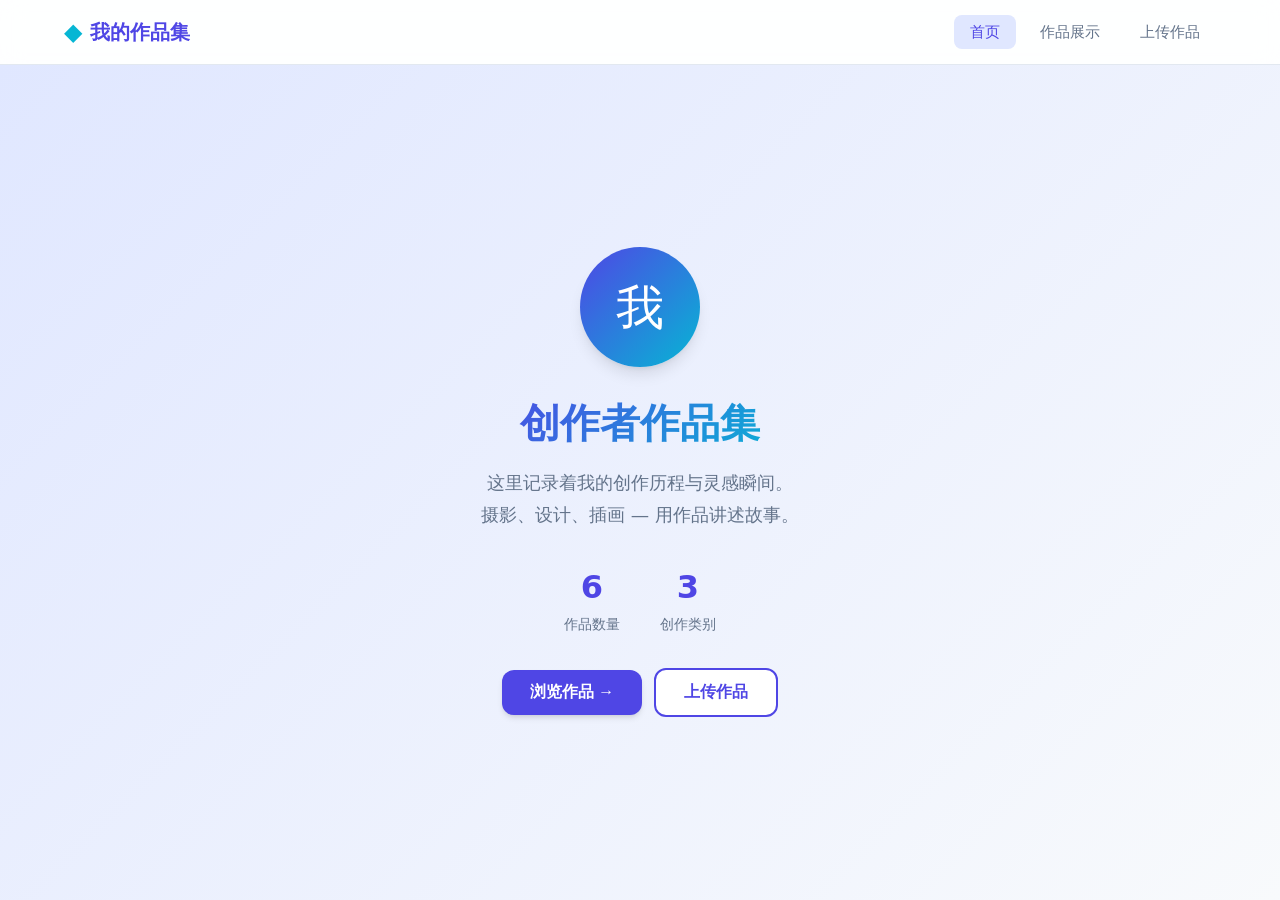
==== portfolio.html @ 3f36bfe4 "feat: initial portfolio website with upload & display" ====
<!DOCTYPE html>
<html lang="zh-CN">
<head>
    <meta charset="UTF-8">
    <meta name="viewport" content="width=device-width, initial-scale=1.0">
    <title>我的个人作品集</title>
    <style>
/* ===== 基础重置与变量 ===== */
* {
    margin: 0;
    padding: 0;
    box-sizing: border-box;
}

:root {
    --primary: #4f46e5;
    --primary-dark: #4338ca;
    --primary-light: #e0e7ff;
    --secondary: #0f172a;
    --accent: #06b6d4;
    --bg: #f8fafc;
    --bg-card: #ffffff;
    --text: #1e293b;
    --text-light: #64748b;
    --border: #e2e8f0;
    --shadow: 0 4px 6px -1px rgba(0,0,0,0.1), 0 2px 4px -2px rgba(0,0,0,0.1);
    --shadow-lg: 0 10px 15px -3px rgba(0,0,0,0.1), 0 4px 6px -4px rgba(0,0,0,0.1);
    --radius: 12px;
    --radius-sm: 8px;
    --transition: all 0.3s ease;
}

html {
    scroll-behavior: smooth;
}

body {
    font-family: 'Segoe UI', system-ui, -apple-system, sans-serif;
    background-color: var(--bg);
    color: var(--text);
    line-height: 1.6;
    min-height: 100vh;
}

a {
    text-decoration: none;
    color: inherit;
}

img {
    max-width: 100%;
    display: block;
}

/* ===== 导航栏 ===== */
.navbar {
    position: fixed;
    top: 0;
    left: 0;
    right: 0;
    background: rgba(255,255,255,0.85);
    backdrop-filter: blur(12px);
    -webkit-backdrop-filter: blur(12px);
    border-bottom: 1px solid var(--border);
    z-index: 1000;
    transition: var(--transition);
}

.nav-container {
    max-width: 1200px;
    margin: 0 auto;
    padding: 0 24px;
    display: flex;
    justify-content: space-between;
    align-items: center;
    height: 64px;
}

.nav-logo {
    display: flex;
    align-items: center;
    gap: 8px;
    font-size: 1.25rem;
    font-weight: 700;
    color: var(--primary);
    transition: var(--transition);
}

.logo-icon {
    font-size: 1.5rem;
    color: var(--accent);
}

.nav-logo:hover {
    color: var(--primary-dark);
}

.nav-menu {
    display: flex;
    list-style: none;
    gap: 8px;
}

.nav-link {
    padding: 8px 16px;
    border-radius: var(--radius-sm);
    font-size: 0.95rem;
    font-weight: 500;
    color: var(--text-light);
    transition: var(--transition);
    position: relative;
}

.nav-link:hover,
.nav-link.active {
    color: var(--primary);
    background: var(--primary-light);
}

.hamburger {
    display: none;
    cursor: pointer;
}

.bar {
    display: block;
    width: 24px;
    height: 2px;
    margin: 5px 0;
    background: var(--text);
    border-radius: 2px;
    transition: var(--transition);
}

/* ===== 主内容区 ===== */
#app {
    padding-top: 64px;
    min-height: 100vh;
}

.page-section {
    max-width: 1200px;
    margin: 0 auto;
    padding: 40px 24px;
    animation: fadeIn 0.5s ease;
}

@keyframes fadeIn {
    from { opacity: 0; transform: translateY(20px); }
    to { opacity: 1; transform: translateY(0); }
}

/* ===== 首页 Hero ===== */
.hero {
    display: flex;
    align-items: center;
    justify-content: center;
    min-height: calc(100vh - 64px);
    padding: 60px 24px;
    text-align: center;
    background: linear-gradient(135deg, var(--primary-light) 0%, var(--bg) 100%);
}

.hero-content {
    max-width: 640px;
}

.hero-avatar {
    width: 120px;
    height: 120px;
    border-radius: 50%;
    background: linear-gradient(135deg, var(--primary), var(--accent));
    display: flex;
    align-items: center;
    justify-content: center;
    font-size: 3rem;
    color: white;
    margin: 0 auto 24px;
    box-shadow: var(--shadow-lg);
}

.hero-title {
    font-size: 2.5rem;
    font-weight: 800;
    margin-bottom: 12px;
    background: linear-gradient(135deg, var(--primary), var(--accent));
    -webkit-background-clip: text;
    -webkit-text-fill-color: transparent;
    background-clip: text;
}

.hero-subtitle {
    font-size: 1.15rem;
    color: var(--text-light);
    margin-bottom: 32px;
    line-height: 1.7;
}

.hero-stats {
    display: flex;
    justify-content: center;
    gap: 40px;
    margin-bottom: 32px;
}

.stat-item {
    text-align: center;
}

.stat-number {
    font-size: 2rem;
    font-weight: 700;
    color: var(--primary);
}

.stat-label {
    font-size: 0.875rem;
    color: var(--text-light);
}

.btn {
    display: inline-flex;
    align-items: center;
    gap: 8px;
    padding: 12px 28px;
    border-radius: var(--radius);
    font-size: 1rem;
    font-weight: 600;
    border: none;
    cursor: pointer;
    transition: var(--transition);
}

.btn-primary {
    background: var(--primary);
    color: white;
    box-shadow: var(--shadow);
}

.btn-primary:hover {
    background: var(--primary-dark);
    transform: translateY(-2px);
    box-shadow: var(--shadow-lg);
}

.btn-secondary {
    background: white;
    color: var(--primary);
    border: 2px solid var(--primary);
    margin-left: 12px;
}

.btn-secondary:hover {
    background: var(--primary-light);
}

.btn-danger {
    background: #ef4444;
    color: white;
}

.btn-danger:hover {
    background: #dc2626;
}

.btn-sm {
    padding: 6px 14px;
    font-size: 0.875rem;
}

/* ===== 作品展示页 ===== */
.page-header {
    display: flex;
    justify-content: space-between;
    align-items: center;
    margin-bottom: 32px;
    flex-wrap: wrap;
    gap: 16px;
}

.page-title {
    font-size: 1.75rem;
    font-weight: 700;
}

.filter-bar {
    display: flex;
    gap: 8px;
    flex-wrap: wrap;
}

.filter-btn {
    padding: 6px 16px;
    border-radius: 20px;
    border: 1px solid var(--border);
    background: white;
    color: var(--text-light);
    font-size: 0.875rem;
    cursor: pointer;
    transition: var(--transition);
}

.filter-btn:hover,
.filter-btn.active {
    background: var(--primary);
    color: white;
    border-color: var(--primary);
}

/* 作品网格 */
.works-grid {
    display: grid;
    grid-template-columns: repeat(auto-fill, minmax(300px, 1fr));
    gap: 24px;
}

.work-card {
    background: var(--bg-card);
    border-radius: var(--radius);
    overflow: hidden;
    box-shadow: var(--shadow);
    transition: var(--transition);
    cursor: pointer;
    position: relative;
}

.work-card:hover {
    transform: translateY(-4px);
    box-shadow: var(--shadow-lg);
}

.work-card-image {
    width: 100%;
    height: 220px;
    object-fit: cover;
    transition: var(--transition);
}

.work-card:hover .work-card-image {
    transform: scale(1.05);
}

.work-card-body {
    padding: 20px;
}

.work-card-title {
    font-size: 1.1rem;
    font-weight: 600;
    margin-bottom: 8px;
    overflow: hidden;
    text-overflow: ellipsis;
    white-space: nowrap;
}

.work-card-desc {
    font-size: 0.875rem;
    color: var(--text-light);
    overflow: hidden;
    text-overflow: ellipsis;
    display: -webkit-box;
    -webkit-line-clamp: 2;
    -webkit-box-orient: vertical;
    margin-bottom: 12px;
    line-height: 1.5;
}

.work-card-meta {
    display: flex;
    justify-content: space-between;
    align-items: center;
    font-size: 0.8rem;
    color: var(--text-light);
}

.work-card-tag {
    display: inline-block;
    padding: 2px 10px;
    border-radius: 12px;
    background: var(--primary-light);
    color: var(--primary);
    font-size: 0.75rem;
    font-weight: 500;
}

.work-card-actions {
    display: flex;
    gap: 8px;
    position: absolute;
    top: 12px;
    right: 12px;
    opacity: 0;
    transition: var(--transition);
}

.work-card:hover .work-card-actions {
    opacity: 1;
}

.action-btn {
    width: 32px;
    height: 32px;
    border-radius: 50%;
    border: none;
    background: rgba(255,255,255,0.9);
    color: var(--text);
    cursor: pointer;
    display: flex;
    align-items: center;
    justify-content: center;
    font-size: 0.875rem;
    transition: var(--transition);
    backdrop-filter: blur(4px);
}

.action-btn:hover {
    background: var(--primary);
    color: white;
}

/* 空状态 */
.empty-state {
    text-align: center;
    padding: 80px 20px;
    color: var(--text-light);
}

.empty-state-icon {
    font-size: 4rem;
    margin-bottom: 16px;
    opacity: 0.5;
}

.empty-state-title {
    font-size: 1.25rem;
    font-weight: 600;
    color: var(--text);
    margin-bottom: 8px;
}

/* ===== 上传页 ===== */
.upload-container {
    max-width: 640px;
    margin: 0 auto;
}

.upload-form {
    background: var(--bg-card);
    padding: 32px;
    border-radius: var(--radius);
    box-shadow: var(--shadow);
}

.form-group {
    margin-bottom: 24px;
}

.form-label {
    display: block;
    font-size: 0.875rem;
    font-weight: 600;
    margin-bottom: 8px;
    color: var(--text);
}

.form-label span {
    color: #ef4444;
    margin-left: 2px;
}

.form-input,
.form-textarea,
.form-select {
    width: 100%;
    padding: 12px 16px;
    border: 1px solid var(--border);
    border-radius: var(--radius-sm);
    font-size: 1rem;
    font-family: inherit;
    transition: var(--transition);
    background: var(--bg);
}

.form-input:focus,
.form-textarea:focus,
.form-select:focus {
    outline: none;
    border-color: var(--primary);
    box-shadow: 0 0 0 3px var(--primary-light);
}

.form-textarea {
    resize: vertical;
    min-height: 120px;
}

/* 图片上传区 */
.upload-dropzone {
    border: 2px dashed var(--border);
    border-radius: var(--radius);
    padding: 40px 20px;
    text-align: center;
    cursor: pointer;
    transition: var(--transition);
    background: var(--bg);
}

.upload-dropzone:hover,
.upload-dropzone.dragover {
    border-color: var(--primary);
    background: var(--primary-light);
}

.upload-dropzone-icon {
    font-size: 3rem;
    margin-bottom: 12px;
    color: var(--text-light);
}

.upload-dropzone-text {
    color: var(--text-light);
    font-size: 0.95rem;
}

.upload-dropzone-text span {
    color: var(--primary);
    font-weight: 600;
}

.upload-preview {
    margin-top: 16px;
    border-radius: var(--radius-sm);
    overflow: hidden;
    max-height: 300px;
    display: none;
    position: relative;
}

.upload-preview img {
    width: 100%;
    object-fit: cover;
}

.upload-preview.active {
    display: block;
}

.upload-preview-remove {
    position: absolute;
    top: 8px;
    right: 8px;
    width: 28px;
    height: 28px;
    border-radius: 50%;
    border: none;
    background: rgba(239,68,68,0.9);
    color: white;
    cursor: pointer;
    font-size: 1rem;
    display: flex;
    align-items: center;
    justify-content: center;
}

/* ===== 弹窗 Modal ===== */
.modal {
    display: none;
    position: fixed;
    top: 0;
    left: 0;
    right: 0;
    bottom: 0;
    background: rgba(0,0,0,0.6);
    z-index: 2000;
    align-items: center;
    justify-content: center;
    padding: 20px;
    backdrop-filter: blur(4px);
}

.modal.active {
    display: flex;
}

.modal-content {
    background: var(--bg-card);
    border-radius: var(--radius);
    max-width: 800px;
    width: 100%;
    max-height: 90vh;
    overflow-y: auto;
    position: relative;
    animation: modalIn 0.3s ease;
}

@keyframes modalIn {
    from { opacity: 0; transform: scale(0.95); }
    to { opacity: 1; transform: scale(1); }
}

.modal-close {
    position: absolute;
    top: 16px;
    right: 20px;
    font-size: 1.75rem;
    cursor: pointer;
    color: var(--text-light);
    z-index: 10;
    width: 36px;
    height: 36px;
    display: flex;
    align-items: center;
    justify-content: center;
    border-radius: 50%;
    transition: var(--transition);
}

.modal-close:hover {
    background: var(--bg);
    color: var(--text);
}

.modal-body {
    padding: 0;
}

.modal-image {
    width: 100%;
    max-height: 400px;
    object-fit: cover;
    border-radius: var(--radius) var(--radius) 0 0;
}

.modal-info {
    padding: 28px;
}

.modal-title {
    font-size: 1.5rem;
    font-weight: 700;
    margin-bottom: 8px;
}

.modal-meta {
    display: flex;
    gap: 16px;
    margin-bottom: 16px;
    font-size: 0.875rem;
    color: var(--text-light);
    flex-wrap: wrap;
}

.modal-desc {
    font-size: 1rem;
    line-height: 1.7;
    color: var(--text);
}

/* ===== Toast ===== */
.toast {
    position: fixed;
    bottom: 24px;
    left: 50%;
    transform: translateX(-50%) translateY(100px);
    background: var(--secondary);
    color: white;
    padding: 12px 24px;
    border-radius: var(--radius);
    font-size: 0.95rem;
    z-index: 3000;
    opacity: 0;
    transition: var(--transition);
    box-shadow: var(--shadow-lg);
}

.toast.active {
    transform: translateX(-50%) translateY(0);
    opacity: 1;
}

.toast.success { background: #10b981; }
.toast.error { background: #ef4444; }

/* ===== 页脚 ===== */
.footer {
    text-align: center;
    padding: 24px;
    color: var(--text-light);
    font-size: 0.875rem;
    border-top: 1px solid var(--border);
    margin-top: 40px;
}

/* ===== 响应式设计 ===== */
@media (max-width: 768px) {
    .nav-menu {
        position: fixed;
        top: 64px;
        left: -100%;
        flex-direction: column;
        background: rgba(255,255,255,0.95);
        backdrop-filter: blur(12px);
        width: 100%;
        text-align: center;
        padding: 20px;
        gap: 8px;
        border-bottom: 1px solid var(--border);
        transition: var(--transition);
    }

    .nav-menu.active {
        left: 0;
    }

    .hamburger {
        display: block;
    }

    .hamburger.active .bar:nth-child(1) {
        transform: rotate(-45deg) translate(-5px, 5px);
    }

    .hamburger.active .bar:nth-child(2) {
        opacity: 0;
    }

    .hamburger.active .bar:nth-child(3) {
        transform: rotate(45deg) translate(-5px, -5px);
    }

    .hero-title {
        font-size: 1.75rem;
    }

    .hero-stats {
        gap: 24px;
    }

    .works-grid {
        grid-template-columns: 1fr;
    }

    .page-header {
        flex-direction: column;
        align-items: flex-start;
    }

    .upload-form {
        padding: 20px;
    }

    .btn-secondary {
        margin-left: 0;
        margin-top: 8px;
    }

    .hero-buttons {
        display: flex;
        flex-direction: column;
        gap: 8px;
    }

    .hero-buttons .btn-secondary {
        margin: 0;
    }
}

/* ===== 动画 ===== */
@keyframes slideUp {
    from { opacity: 0; transform: translateY(30px); }
    to { opacity: 1; transform: translateY(0); }
}

.work-card {
    animation: slideUp 0.5s ease backwards;
}

.work-card:nth-child(1) { animation-delay: 0.05s; }
.work-card:nth-child(2) { animation-delay: 0.1s; }
.work-card:nth-child(3) { animation-delay: 0.15s; }
.work-card:nth-child(4) { animation-delay: 0.2s; }
.work-card:nth-child(5) { animation-delay: 0.25s; }
.work-card:nth-child(6) { animation-delay: 0.3s; }
    </style>
</head>
<body>
    <!-- 导航栏 -->
    <nav class="navbar">
        <div class="nav-container">
            <a href="#" class="nav-logo" data-page="home">
                <span class="logo-icon">&#9670;</span>
                <span>我的作品集</span>
            </a>
            <ul class="nav-menu">
                <li><a href="#" class="nav-link active" data-page="home">首页</a></li>
                <li><a href="#" class="nav-link" data-page="portfolio">作品展示</a></li>
                <li><a href="#" class="nav-link" data-page="upload">上传作品</a></li>
            </ul>
            <div class="hamburger">
                <span class="bar"></span>
                <span class="bar"></span>
                <span class="bar"></span>
            </div>
        </div>
    </nav>

    <!-- 主内容区 -->
    <main id="app"></main>

    <!-- 作品详情弹窗 -->
    <div id="modal" class="modal">
        <div class="modal-content">
            <span class="modal-close">&times;</span>
            <div class="modal-body"></div>
        </div>
    </div>

    <!-- Toast 提示 -->
    <div id="toast" class="toast"></div>

    <script>
// ===== 数据存储 =====
const STORAGE_KEY = 'portfolio_works';

function getWorks() {
    try {
        const data = localStorage.getItem(STORAGE_KEY);
        return data ? JSON.parse(data) : [];
    } catch {
        return [];
    }
}

function saveWorks(works) {
    localStorage.setItem(STORAGE_KEY, JSON.stringify(works));
}

// 初始化示例数据
function initDemoData() {
    const works = getWorks();
    if (works.length === 0) {
        const demoWorks = [
            {
                id: 'demo-1',
                title: '山间晨曦',
                description: '清晨的山谷被薄雾笼罩，阳光穿透云层洒在连绵的山峦上，金色的光芒与青黛色的山体形成绝美的对比。这是我在海拔2800米处守候三天拍摄的珍贵瞬间。',
                category: '摄影',
                image: 'https://images.unsplash.com/photo-1506905925346-21bda4d32df4?w=800&q=80',
                date: '2024-11-15',
                isExternal: true
            },
            {
                id: 'demo-2',
                title: '城市夜景',
                description: '繁华都市的霓虹夜景，车水马龙的光轨交织成一幅流动的画卷。长时间曝光捕捉城市脉动，展现现代都市的活力与魅力。',
                category: '摄影',
                image: 'https://images.unsplash.com/photo-1519501025264-65ba15a82390?w=800&q=80',
                date: '2024-10-22',
                isExternal: true
            },
            {
                id: 'demo-3',
                title: '极简品牌设计',
                description: '为一家新兴咖啡品牌打造的视觉识别系统，从Logo到包装的整体设计，以简约的几何图形和暖色调传达温馨与品质。',
                category: '设计',
                image: 'https://images.unsplash.com/photo-1561070791-2526d30994b5?w=800&q=80',
                date: '2024-09-08',
                isExternal: true
            },
            {
                id: 'demo-4',
                title: '手绘插画集',
                description: '《四季》系列水彩插画，以细腻的笔触描绘春夏秋冬的更迭，每幅作品耗时约40小时，展现自然之美与时间的流转。',
                category: '插画',
                image: 'https://images.unsplash.com/photo-1460661419201-fd4cecdf8a8b?w=800&q=80',
                date: '2024-08-30',
                isExternal: true
            },
            {
                id: 'demo-5',
                title: '个人网站设计',
                description: '为自由摄影师打造的个人作品展示网站，采用极简风格与大量留白，让作品本身成为视觉焦点。响应式设计适配各种设备。',
                category: '设计',
                image: 'https://images.unsplash.com/photo-1467232004584-a241de8bcf5d?w=800&q=80',
                date: '2024-07-12',
                isExternal: true
            },
            {
                id: 'demo-6',
                title: '海边日落',
                description: '太平洋海岸的壮丽日落，金色的夕阳将海面染成一片橙红，浪花拍打着礁石，海鸥在余晖中翱翔。',
                category: '摄影',
                image: 'https://images.unsplash.com/photo-1507525428034-b723cf961d3e?w=800&q=80',
                date: '2024-06-20',
                isExternal: true
            }
        ];
        saveWorks(demoWorks);
    }
}

// ===== 工具函数 =====
function generateId() {
    return 'work-' + Date.now() + '-' + Math.random().toString(36).substr(2, 9);
}

function formatDate(dateStr) {
    const date = new Date(dateStr);
    return date.toLocaleDateString('zh-CN', { year: 'numeric', month: 'long', day: 'numeric' });
}

function showToast(message, type) {
    type = type || 'success';
    const toast = document.getElementById('toast');
    toast.textContent = message;
    toast.className = 'toast ' + type;
    setTimeout(function() { toast.classList.add('active'); }, 10);
    setTimeout(function() {
        toast.classList.remove('active');
    }, 3000);
}

// ===== 页面渲染 =====
const app = document.getElementById('app');
let currentPage = 'home';
let currentFilter = '全部';

function renderPage(page) {
    currentPage = page;
    app.innerHTML = '';

    switch (page) {
        case 'home':
            renderHome();
            break;
        case 'portfolio':
            renderPortfolio();
            break;
        case 'upload':
            renderUpload();
            break;
    }

    document.querySelectorAll('.nav-link').forEach(function(link) {
        link.classList.toggle('active', link.dataset.page === page);
    });
}

// 首页
function renderHome() {
    const works = getWorks();
    const categories = [];
    works.forEach(function(w) {
        if (categories.indexOf(w.category) === -1) categories.push(w.category);
    });

    app.innerHTML = '<section class="hero">' +
        '<div class="hero-content">' +
            '<div class="hero-avatar">我</div>' +
            '<h1 class="hero-title">创作者作品集</h1>' +
            '<p class="hero-subtitle">这里记录着我的创作历程与灵感瞬间。<br>摄影、设计、插画 — 用作品讲述故事。</p>' +
            '<div class="hero-stats">' +
                '<div class="stat-item"><div class="stat-number">' + works.length + '</div><div class="stat-label">作品数量</div></div>' +
                '<div class="stat-item"><div class="stat-number">' + categories.length + '</div><div class="stat-label">创作类别</div></div>' +
            '</div>' +
            '<div class="hero-buttons">' +
                '<button class="btn btn-primary" onclick="renderPage(\'portfolio\')">浏览作品 &#8594;</button>' +
                '<button class="btn btn-secondary" onclick="renderPage(\'upload\')">上传作品</button>' +
            '</div>' +
        '</div>' +
    '</section>';
}

// 作品展示页
function renderPortfolio() {
    const works = getWorks();
    const categories = ['全部'];
    works.forEach(function(w) {
        if (categories.indexOf(w.category) === -1) categories.push(w.category);
    });

    const filteredWorks = currentFilter === '全部' 
        ? works 
        : works.filter(function(w) { return w.category === currentFilter; });

    let worksHtml = '';
    if (filteredWorks.length === 0) {
        worksHtml = '<div class="empty-state">' +
            '<div class="empty-state-icon">&#127912;</div>' +
            '<div class="empty-state-title">暂无作品</div>' +
            '<p>该分类下还没有作品，快去上传你的第一件作品吧！</p><br>' +
            '<button class="btn btn-primary" onclick="renderPage(\'upload\')">上传作品</button>' +
        '</div>';
    } else {
        worksHtml = '<div class="works-grid">' +
            filteredWorks.map(function(work) {
                return '<div class="work-card" onclick="openModal(\'' + work.id + '\')">' +
                    '<div style="overflow: hidden; position: relative;">' +
                        '<img class="work-card-image" src="' + work.image + '" alt="' + work.title + '" loading="lazy">' +
                        '<div class="work-card-actions" onclick="event.stopPropagation()">' +
                            '<button class="action-btn" onclick="deleteWork(\'' + work.id + '\')" title="删除">&#128465;</button>' +
                        '</div>' +
                    '</div>' +
                    '<div class="work-card-body">' +
                        '<h3 class="work-card-title">' + work.title + '</h3>' +
                        '<p class="work-card-desc">' + work.description + '</p>' +
                        '<div class="work-card-meta">' +
                            '<span class="work-card-tag">' + work.category + '</span>' +
                            '<span>' + formatDate(work.date) + '</span>' +
                        '</div>' +
                    '</div>' +
                '</div>';
            }).join('') +
        '</div>';
    }

    app.innerHTML = '<section class="page-section">' +
        '<div class="page-header">' +
            '<h2 class="page-title">作品展示</h2>' +
            '<div class="filter-bar">' +
                categories.map(function(cat) {
                    return '<button class="filter-btn ' + (cat === currentFilter ? 'active' : '') + '" onclick="setFilter(\'' + cat + '\')">' + cat + '</button>';
                }).join('') +
            '</div>' +
        '</div>' +
        worksHtml +
    '</section>' +
    '<footer class="footer"><p>共 ' + filteredWorks.length + ' 件作品 · ' + works.length + ' 件总作品</p></footer>';
}

function setFilter(category) {
    currentFilter = category;
    renderPortfolio();
}

// 上传页
function renderUpload() {
    const today = new Date().toISOString().split('T')[0];
    app.innerHTML = '<section class="page-section upload-container">' +
        '<div class="page-header"><h2 class="page-title">上传作品</h2></div>' +
        '<form class="upload-form" id="uploadForm" onsubmit="handleUpload(event)">' +
            '<div class="form-group">' +
                '<label class="form-label">作品图片 <span>*</span></label>' +
                '<div class="upload-dropzone" id="dropzone">' +
                    '<div class="upload-dropzone-icon">&#128247;</div>' +
                    '<p class="upload-dropzone-text">拖拽图片到此处，或 <span>点击选择</span></p>' +
                    '<p class="upload-dropzone-text" style="font-size: 0.8rem; margin-top: 8px;">支持 JPG、PNG、GIF、WebP 格式</p>' +
                    '<input type="file" id="fileInput" accept="image/*" style="display: none;">' +
                '</div>' +
                '<div class="upload-preview" id="preview">' +
                    '<img id="previewImg" src="" alt="预览">' +
                    '<button type="button" class="upload-preview-remove" onclick="clearImage()">&times;</button>' +
                '</div>' +
            '</div>' +
            '<div class="form-group">' +
                '<label class="form-label" for="title">作品标题 <span>*</span></label>' +
                '<input type="text" class="form-input" id="title" placeholder="给你的作品起个名字" required>' +
            '</div>' +
            '<div class="form-group">' +
                '<label class="form-label" for="category">分类 <span>*</span></label>' +
                '<select class="form-select" id="category" required>' +
                    '<option value="">选择分类</option>' +
                    '<option value="摄影">摄影</option>' +
                    '<option value="设计">设计</option>' +
                    '<option value="插画">插画</option>' +
                    '<option value="绘画">绘画</option>' +
                    '<option value="视频">视频</option>' +
                    '<option value="音乐">音乐</option>' +
                    '<option value="写作">写作</option>' +
                    '<option value="其他">其他</option>' +
                '</select>' +
            '</div>' +
            '<div class="form-group">' +
                '<label class="form-label" for="description">作品描述</label>' +
                '<textarea class="form-textarea" id="description" placeholder="介绍一下你的作品创作背景、灵感来源或技术细节..."></textarea>' +
            '</div>' +
            '<div class="form-group">' +
                '<label class="form-label" for="date">创作日期</label>' +
                '<input type="date" class="form-input" id="date" value="' + today + '">' +
            '</div>' +
            '<button type="submit" class="btn btn-primary" style="width: 100%; justify-content: center;">发布作品</button>' +
        '</form>' +
    '</section>';

    setupUploadEvents();
}

// 上传事件绑定
let uploadedImage = null;

function setupUploadEvents() {
    const dropzone = document.getElementById('dropzone');
    const fileInput = document.getElementById('fileInput');
    const preview = document.getElementById('preview');
    const previewImg = document.getElementById('previewImg');

    dropzone.addEventListener('click', function() { fileInput.click(); });

    dropzone.addEventListener('dragover', function(e) {
        e.preventDefault();
        dropzone.classList.add('dragover');
    });

    dropzone.addEventListener('dragleave', function() {
        dropzone.classList.remove('dragover');
    });

    dropzone.addEventListener('drop', function(e) {
        e.preventDefault();
        dropzone.classList.remove('dragover');
        const files = e.dataTransfer.files;
        if (files.length) handleFile(files[0]);
    });

    fileInput.addEventListener('change', function(e) {
        if (e.target.files.length) handleFile(e.target.files[0]);
    });

    function handleFile(file) {
        if (!file.type.startsWith('image/')) {
            showToast('请选择图片文件', 'error');
            return;
        }

        const reader = new FileReader();
        reader.onload = function(e) {
            uploadedImage = e.target.result;
            previewImg.src = uploadedImage;
            preview.classList.add('active');
        };
        reader.readAsDataURL(file);
    }
}

function clearImage() {
    uploadedImage = null;
    document.getElementById('preview').classList.remove('active');
    document.getElementById('fileInput').value = '';
}

function handleUpload(e) {
    e.preventDefault();

    if (!uploadedImage) {
        showToast('请上传作品图片', 'error');
        return;
    }

    const title = document.getElementById('title').value.trim();
    const category = document.getElementById('category').value;
    const description = document.getElementById('description').value.trim();
    const date = document.getElementById('date').value;

    if (!title || !category) {
        showToast('请填写必填项', 'error');
        return;
    }

    const works = getWorks();
    works.unshift({
        id: generateId(),
        title: title,
        description: description || '暂无描述',
        category: category,
        image: uploadedImage,
        date: date || new Date().toISOString().split('T')[0],
        isExternal: false
    });

    saveWorks(works);
    showToast('作品上传成功！');

    document.getElementById('uploadForm').reset();
    clearImage();

    setTimeout(function() { renderPage('portfolio'); }, 1200);
}

// 删除作品
function deleteWork(id) {
    if (!confirm('确定要删除这件作品吗？此操作不可撤销。')) return;

    const works = getWorks().filter(function(w) { return w.id !== id; });
    saveWorks(works);
    showToast('作品已删除');
    renderPortfolio();
}

// 弹窗详情
function openModal(id) {
    const work = getWorks().find(function(w) { return w.id === id; });
    if (!work) return;

    const modal = document.getElementById('modal');
    const modalBody = document.querySelector('.modal-body');

    modalBody.innerHTML = '<img class="modal-image" src="' + work.image + '" alt="' + work.title + '">' +
        '<div class="modal-info">' +
            '<h2 class="modal-title">' + work.title + '</h2>' +
            '<div class="modal-meta">' +
                '<span class="work-card-tag">' + work.category + '</span>' +
                '<span>&#128197; ' + formatDate(work.date) + '</span>' +
            '</div>' +
            '<p class="modal-desc">' + work.description + '</p>' +
        '</div>';

    modal.classList.add('active');
    document.body.style.overflow = 'hidden';
}

function closeModal() {
    const modal = document.getElementById('modal');
    modal.classList.remove('active');
    document.body.style.overflow = '';
}

// ===== 导航与事件 =====
document.addEventListener('DOMContentLoaded', function() {
    initDemoData();
    renderPage('home');

    document.querySelectorAll('.nav-link').forEach(function(link) {
        link.addEventListener('click', function(e) {
            e.preventDefault();
            const page = link.dataset.page;
            renderPage(page);
            document.querySelector('.nav-menu').classList.remove('active');
            document.querySelector('.hamburger').classList.remove('active');
        });
    });

    document.querySelector('.nav-logo').addEventListener('click', function(e) {
        e.preventDefault();
        renderPage('home');
    });

    document.querySelector('.hamburger').addEventListener('click', function() {
        document.querySelector('.nav-menu').classList.toggle('active');
        document.querySelector('.hamburger').classList.toggle('active');
    });

    document.querySelector('.modal-close').addEventListener('click', closeModal);
    document.getElementById('modal').addEventListener('click', function(e) {
        if (e.target.id === 'modal') closeModal();
    });

    document.addEventListener('keydown', function(e) {
        if (e.key === 'Escape') closeModal();
    });
});
    </script>
</body>
</html>
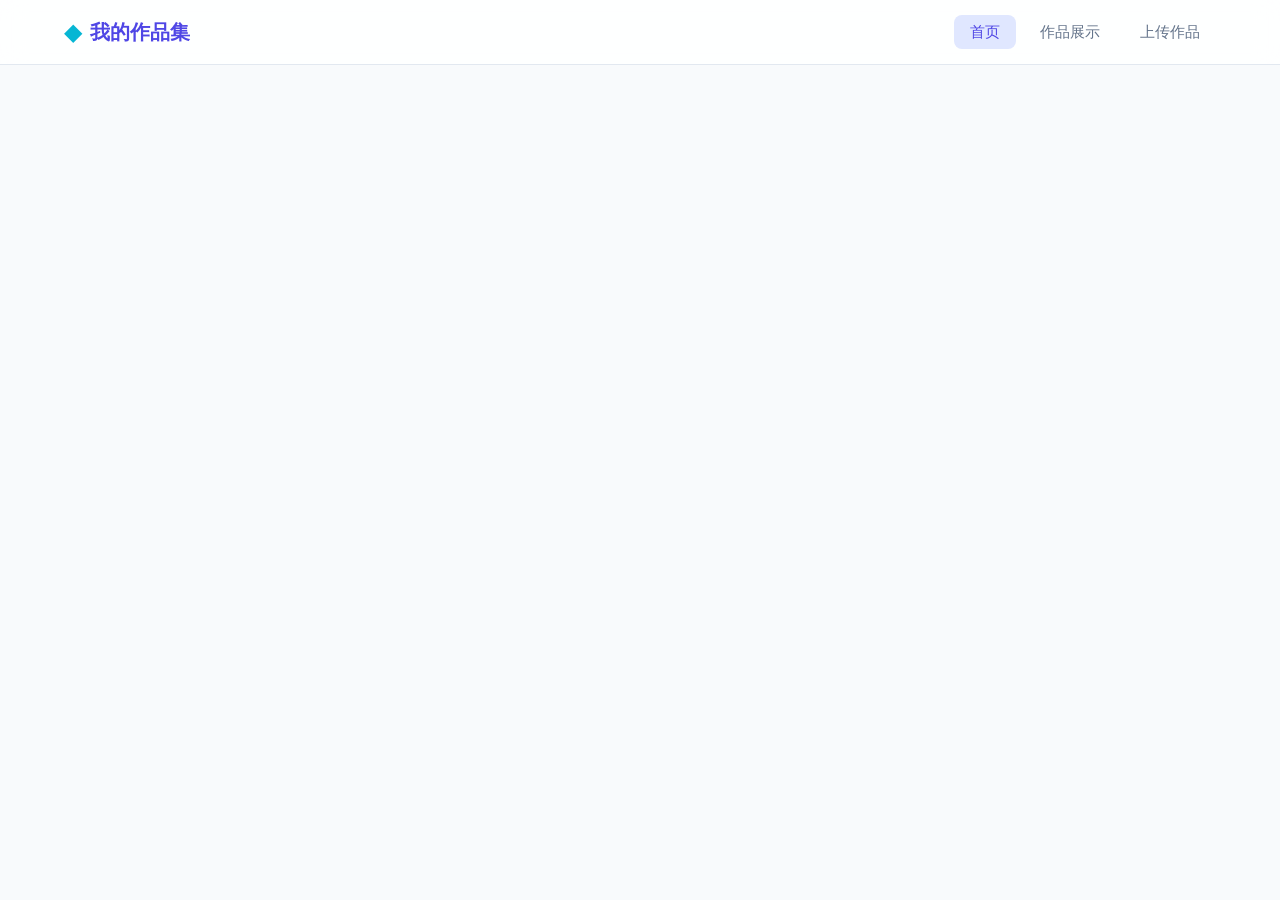
==== commit f7746322: "feat: add fancy homepage animations with particles, glow effects, and counter animations" ====
--- a/portfolio.html
+++ b/portfolio.html
@@ -4,8 +4,7 @@
     <meta charset="UTF-8">
     <meta name="viewport" content="width=device-width, initial-scale=1.0">
     <title>我的个人作品集</title>
-    <style>
-/* ===== 基础重置与变量 ===== */
+    <style>/* ===== 基础重置与变量 ===== */
 * {
     margin: 0;
     padding: 0;
@@ -781,10 +780,337 @@
 .work-card:nth-child(4) { animation-delay: 0.2s; }
 .work-card:nth-child(5) { animation-delay: 0.25s; }
 .work-card:nth-child(6) { animation-delay: 0.3s; }
-    </style>
+
+/* ===== 炫酷首页动画 ===== */
+
+/* 粒子画布背景 */
+#particle-canvas {
+    position: absolute;
+    top: 0;
+    left: 0;
+    width: 100%;
+    height: 100%;
+    z-index: 0;
+    pointer-events: none;
+}
+
+/* 炫酷 Hero 区域 */
+.hero-fancy {
+    position: relative;
+    display: flex;
+    align-items: center;
+    justify-content: center;
+    min-height: calc(100vh - 64px);
+    padding: 60px 24px;
+    text-align: center;
+    background: #0a0a1a;
+    overflow: hidden;
+}
+
+.hero-fancy::before {
+    content: '';
+    position: absolute;
+    top: 50%;
+    left: 50%;
+    width: 600px;
+    height: 600px;
+    background: radial-gradient(circle, rgba(79,70,229,0.15) 0%, rgba(6,182,212,0.08) 40%, transparent 70%);
+    transform: translate(-50%, -50%);
+    border-radius: 50%;
+    animation: pulseGlow 4s ease-in-out infinite;
+    z-index: 1;
+    pointer-events: none;
+}
+
+@keyframes pulseGlow {
+    0%, 100% { transform: translate(-50%, -50%) scale(1); opacity: 0.6; }
+    50% { transform: translate(-50%, -50%) scale(1.2); opacity: 0.9; }
+}
+
+.hero-fancy-content {
+    position: relative;
+    z-index: 2;
+    max-width: 720px;
+}
+
+/* 3D 浮动 Logo */
+.hero-logo {
+    width: 140px;
+    height: 140px;
+    border-radius: 50%;
+    background: linear-gradient(135deg, #4f46e5, #06b6d4, #a855f7);
+    background-size: 200% 200%;
+    display: flex;
+    align-items: center;
+    justify-content: center;
+    font-size: 3.5rem;
+    color: white;
+    margin: 0 auto 32px;
+    box-shadow: 0 0 40px rgba(79,70,229,0.4), 0 0 80px rgba(6,182,212,0.2);
+    animation: floatLogo 3s ease-in-out infinite, gradientShift 3s ease infinite;
+    transform-style: preserve-3d;
+    perspective: 1000px;
+}
+
+@keyframes floatLogo {
+    0%, 100% { transform: translateY(0) rotateX(0deg); }
+    50% { transform: translateY(-12px) rotateX(5deg); }
+}
+
+@keyframes gradientShift {
+    0% { background-position: 0% 50%; }
+    50% { background-position: 100% 50%; }
+    100% { background-position: 0% 50%; }
+}
+
+/* 发光文字 */
+.hero-fancy-title {
+    font-size: 3.5rem;
+    font-weight: 900;
+    margin-bottom: 20px;
+    background: linear-gradient(90deg, #4f46e5, #06b6d4, #a855f7, #4f46e5);
+    background-size: 300% 100%;
+    -webkit-background-clip: text;
+    -webkit-text-fill-color: transparent;
+    background-clip: text;
+    animation: shimmerText 3s linear infinite, slideDown 0.8s ease-out both;
+    letter-spacing: -1px;
+    line-height: 1.1;
+}
+
+@keyframes shimmerText {
+    0% { background-position: 0% 50%; }
+    100% { background-position: 300% 50%; }
+}
+
+@keyframes slideDown {
+    from { opacity: 0; transform: translateY(-40px); }
+    to { opacity: 1; transform: translateY(0); }
+}
+
+/* 副标题 */
+.hero-fancy-subtitle {
+    font-size: 1.2rem;
+    color: #94a3b8;
+    margin-bottom: 40px;
+    line-height: 1.8;
+    animation: fadeInUp 0.8s ease-out 0.2s both;
+    max-width: 560px;
+    margin-left: auto;
+    margin-right: auto;
+}
+
+@keyframes fadeInUp {
+    from { opacity: 0; transform: translateY(20px); }
+    to { opacity: 1; transform: translateY(0); }
+}
+
+/* 统计数字卡片 */
+.hero-fancy-stats {
+    display: flex;
+    justify-content: center;
+    gap: 32px;
+    margin-bottom: 48px;
+    animation: fadeInUp 0.8s ease-out 0.4s both;
+}
+
+.stat-card {
+    background: rgba(255,255,255,0.03);
+    border: 1px solid rgba(255,255,255,0.08);
+    border-radius: 16px;
+    padding: 24px 32px;
+    backdrop-filter: blur(10px);
+    -webkit-backdrop-filter: blur(10px);
+    transition: all 0.3s ease;
+    position: relative;
+    overflow: hidden;
+}
+
+.stat-card::before {
+    content: '';
+    position: absolute;
+    top: 0;
+    left: -100%;
+    width: 100%;
+    height: 100%;
+    background: linear-gradient(90deg, transparent, rgba(255,255,255,0.05), transparent);
+    transition: left 0.5s ease;
+}
+
+.stat-card:hover::before {
+    left: 100%;
+}
+
+.stat-card:hover {
+    transform: translateY(-4px);
+    border-color: rgba(79,70,229,0.3);
+    box-shadow: 0 8px 32px rgba(79,70,229,0.15);
+}
+
+.stat-card-number {
+    font-size: 2.5rem;
+    font-weight: 800;
+    background: linear-gradient(135deg, #4f46e5, #06b6d4);
+    -webkit-background-clip: text;
+    -webkit-text-fill-color: transparent;
+    background-clip: text;
+    animation: countPulse 2s ease-in-out infinite;
+}
+
+@keyframes countPulse {
+    0%, 100% { transform: scale(1); }
+    50% { transform: scale(1.05); }
+}
+
+.stat-card-label {
+    font-size: 0.875rem;
+    color: #64748b;
+    margin-top: 4px;
+}
+
+/* 炫酷按钮 */
+.btn-fancy {
+    position: relative;
+    display: inline-flex;
+    align-items: center;
+    gap: 10px;
+    padding: 14px 32px;
+    border-radius: 50px;
+    font-size: 1rem;
+    font-weight: 600;
+    border: none;
+    cursor: pointer;
+    overflow: hidden;
+    transition: all 0.3s ease;
+    animation: fadeInUp 0.8s ease-out 0.6s both;
+    z-index: 1;
+}
+
+.btn-fancy-primary {
+    background: linear-gradient(135deg, #4f46e5, #06b6d4);
+    color: white;
+    box-shadow: 0 0 20px rgba(79,70,229,0.3);
+}
+
+.btn-fancy-primary::before {
+    content: '';
+    position: absolute;
+    top: 0;
+    left: -100%;
+    width: 100%;
+    height: 100%;
+    background: linear-gradient(90deg, transparent, rgba(255,255,255,0.2), transparent);
+    transition: left 0.5s ease;
+    z-index: -1;
+}
+
+.btn-fancy-primary:hover::before {
+    left: 100%;
+}
+
+.btn-fancy-primary:hover {
+    transform: translateY(-3px);
+    box-shadow: 0 0 40px rgba(79,70,229,0.5), 0 8px 24px rgba(79,70,229,0.2);
+}
+
+.btn-fancy-secondary {
+    background: transparent;
+    color: #e2e8f0;
+    border: 2px solid rgba(255,255,255,0.15);
+    margin-left: 16px;
+    backdrop-filter: blur(10px);
+}
+
+.btn-fancy-secondary:hover {
+    border-color: rgba(79,70,229,0.5);
+    background: rgba(79,70,229,0.1);
+    transform: translateY(-3px);
+    box-shadow: 0 0 30px rgba(79,70,229,0.15);
+}
+
+/* 鼠标跟随光晕 */
+#cursor-glow {
+    position: fixed;
+    width: 300px;
+    height: 300px;
+    border-radius: 50%;
+    background: radial-gradient(circle, rgba(79,70,229,0.12) 0%, rgba(6,182,212,0.05) 40%, transparent 70%);
+    pointer-events: none;
+    z-index: 9999;
+    transform: translate(-50%, -50%);
+    transition: opacity 0.3s ease;
+    opacity: 0;
+}
+
+/* 滚动提示 */
+.scroll-hint {
+    position: absolute;
+    bottom: 24px;
+    left: 50%;
+    transform: translateX(-50%);
+    color: #64748b;
+    font-size: 0.8rem;
+    animation: bounce 2s infinite;
+    z-index: 2;
+}
+
+@keyframes bounce {
+    0%, 20%, 50%, 80%, 100% { transform: translateX(-50%) translateY(0); }
+    40% { transform: translateX(-50%) translateY(-10px); }
+    60% { transform: translateX(-50%) translateY(-5px); }
+}
+
+/* 入场动画序列 */
+.hero-fancy .hero-logo { animation-delay: 0s; }
+.hero-fancy .hero-fancy-title { animation-delay: 0.1s; }
+.hero-fancy .hero-fancy-subtitle { animation-delay: 0.2s; }
+.hero-fancy .hero-fancy-stats { animation-delay: 0.3s; }
+.hero-fancy .btn-fancy { animation-delay: 0.4s; }
+
+/* 响应式 */
+@media (max-width: 768px) {
+    .hero-fancy-title {
+        font-size: 2.2rem;
+    }
+    
+    .hero-fancy-subtitle {
+        font-size: 1rem;
+    }
+    
+    .hero-fancy-stats {
+        gap: 16px;
+        flex-wrap: wrap;
+    }
+    
+    .stat-card {
+        padding: 16px 24px;
+        min-width: 120px;
+    }
+    
+    .stat-card-number {
+        font-size: 2rem;
+    }
+    
+    .hero-logo {
+        width: 100px;
+        height: 100px;
+        font-size: 2.5rem;
+    }
+    
+    .btn-fancy-secondary {
+        margin-left: 0;
+        margin-top: 12px;
+    }
+    
+    .btn-fancy-group {
+        display: flex;
+        flex-direction: column;
+        align-items: center;
+    }
+}
+</style>
 </head>
 <body>
-    <!-- 导航栏 -->
     <nav class="navbar">
         <div class="nav-container">
             <a href="#" class="nav-logo" data-page="home">
@@ -803,23 +1129,15 @@
             </div>
         </div>
     </nav>
-
-    <!-- 主内容区 -->
     <main id="app"></main>
-
-    <!-- 作品详情弹窗 -->
     <div id="modal" class="modal">
         <div class="modal-content">
             <span class="modal-close">&times;</span>
             <div class="modal-body"></div>
         </div>
     </div>
-
-    <!-- Toast 提示 -->
     <div id="toast" class="toast"></div>
-
-    <script>
-// ===== 数据存储 =====
+    <script>// ===== 数据存储 =====
 const STORAGE_KEY = 'portfolio_works';
 
 function getWorks() {
@@ -909,13 +1227,12 @@
     return date.toLocaleDateString('zh-CN', { year: 'numeric', month: 'long', day: 'numeric' });
 }
 
-function showToast(message, type) {
-    type = type || 'success';
+function showToast(message, type = 'success') {
     const toast = document.getElementById('toast');
     toast.textContent = message;
-    toast.className = 'toast ' + type;
-    setTimeout(function() { toast.classList.add('active'); }, 10);
-    setTimeout(function() {
+    toast.className = `toast ${type}`;
+    setTimeout(() => toast.classList.add('active'), 10);
+    setTimeout(() => {
         toast.classList.remove('active');
     }, 3000);
 }
@@ -928,7 +1245,7 @@
 function renderPage(page) {
     currentPage = page;
     app.innerHTML = '';
-
+    
     switch (page) {
         case 'home':
             renderHome();
@@ -940,8 +1257,9 @@
             renderUpload();
             break;
     }
-
-    document.querySelectorAll('.nav-link').forEach(function(link) {
+    
+    // 更新导航状态
+    document.querySelectorAll('.nav-link').forEach(link => {
         link.classList.toggle('active', link.dataset.page === page);
     });
 }
@@ -949,83 +1267,235 @@
 // 首页
 function renderHome() {
     const works = getWorks();
-    const categories = [];
-    works.forEach(function(w) {
-        if (categories.indexOf(w.category) === -1) categories.push(w.category);
-    });
-
-    app.innerHTML = '<section class="hero">' +
-        '<div class="hero-content">' +
-            '<div class="hero-avatar">我</div>' +
-            '<h1 class="hero-title">创作者作品集</h1>' +
-            '<p class="hero-subtitle">这里记录着我的创作历程与灵感瞬间。<br>摄影、设计、插画 — 用作品讲述故事。</p>' +
-            '<div class="hero-stats">' +
-                '<div class="stat-item"><div class="stat-number">' + works.length + '</div><div class="stat-label">作品数量</div></div>' +
-                '<div class="stat-item"><div class="stat-number">' + categories.length + '</div><div class="stat-label">创作类别</div></div>' +
-            '</div>' +
-            '<div class="hero-buttons">' +
-                '<button class="btn btn-primary" onclick="renderPage(\'portfolio\')">浏览作品 &#8594;</button>' +
-                '<button class="btn btn-secondary" onclick="renderPage(\'upload\')">上传作品</button>' +
-            '</div>' +
-        '</div>' +
-    '</section>';
+    const categories = [...new Set(works.map(w => w.category))];
+    
+    app.innerHTML = `
+        <section class="hero-fancy">
+            <canvas id="particle-canvas"></canvas>
+            <div class="hero-fancy-content">
+                <div class="hero-logo">我</div>
+                <h1 class="hero-fancy-title">创作者作品集</h1>
+                <p class="hero-fancy-subtitle">
+                    这里记录着我的创作历程与灵感瞬间。<br>
+                    摄影、设计、插画 — 用作品讲述故事。
+                </p>
+                <div class="hero-fancy-stats">
+                    <div class="stat-card">
+                        <div class="stat-card-number" id="stat-count">${works.length}</div>
+                        <div class="stat-card-label">作品数量</div>
+                    </div>
+                    <div class="stat-card">
+                        <div class="stat-card-number" id="stat-cats">${categories.length}</div>
+                        <div class="stat-card-label">创作类别</div>
+                    </div>
+                </div>
+                <div class="btn-fancy-group">
+                    <button class="btn-fancy btn-fancy-primary" onclick="renderPage('portfolio')">
+                        浏览作品 <span style="font-size:1.2rem">&#8594;</span>
+                    </button>
+                    <button class="btn-fancy btn-fancy-secondary" onclick="renderPage('upload')">
+                        上传作品
+                    </button>
+                </div>
+            </div>
+            <div class="scroll-hint">&#8595; 向下探索</div>
+        </section>
+    `;
+    
+    // 初始化粒子动画
+    initParticles();
+    // 初始化计数器动画
+    initCountAnimation();
+}
+
+// 粒子动画
+function initParticles() {
+    const canvas = document.getElementById('particle-canvas');
+    if (!canvas) return;
+    
+    const ctx = canvas.getContext('2d');
+    let particles = [];
+    let animationId = null;
+    const PARTICLE_COUNT = 60;
+    const CONNECTION_DIST = 150;
+    
+    function resize() {
+        canvas.width = canvas.offsetWidth;
+        canvas.height = canvas.offsetHeight;
+    }
+    resize();
+    window.addEventListener('resize', resize);
+    
+    class Particle {
+        constructor() {
+            this.reset();
+        }
+        
+        reset() {
+            this.x = Math.random() * canvas.width;
+            this.y = Math.random() * canvas.height;
+            this.vx = (Math.random() - 0.5) * 0.5;
+            this.vy = (Math.random() - 0.5) * 0.5;
+            this.radius = Math.random() * 2 + 1;
+            this.opacity = Math.random() * 0.5 + 0.2;
+        }
+        
+        update() {
+            this.x += this.vx;
+            this.y += this.vy;
+            
+            if (this.x < 0 || this.x > canvas.width) this.vx *= -1;
+            if (this.y < 0 || this.y > canvas.height) this.vy *= -1;
+        }
+        
+        draw() {
+            ctx.beginPath();
+            ctx.arc(this.x, this.y, this.radius, 0, Math.PI * 2);
+            ctx.fillStyle = \`rgba(79, 70, 229, \${this.opacity})\`;
+            ctx.fill();
+        }
+    }
+    
+    function drawConnections() {
+        for (let i = 0; i < particles.length; i++) {
+            for (let j = i + 1; j < particles.length; j++) {
+                const dx = particles[i].x - particles[j].x;
+                const dy = particles[i].y - particles[j].y;
+                const dist = Math.sqrt(dx * dx + dy * dy);
+                
+                if (dist < CONNECTION_DIST) {
+                    const opacity = (1 - dist / CONNECTION_DIST) * 0.2;
+                    ctx.beginPath();
+                    ctx.moveTo(particles[i].x, particles[i].y);
+                    ctx.lineTo(particles[j].x, particles[j].y);
+                    ctx.strokeStyle = \`rgba(79, 70, 229, \${opacity})\`;
+                    ctx.lineWidth = 0.5;
+                    ctx.stroke();
+                }
+            }
+        }
+    }
+    
+    function animate() {
+        ctx.clearRect(0, 0, canvas.width, canvas.height);
+        
+        particles.forEach(p => {
+            p.update();
+            p.draw();
+        });
+        
+        drawConnections();
+        animationId = requestAnimationFrame(animate);
+    }
+    
+    for (let i = 0; i < PARTICLE_COUNT; i++) {
+        particles.push(new Particle());
+    }
+    
+    animate();
+    
+    // 页面切换时清理动画
+    window.__particleAnimation = animationId;
+}
+
+// 计数器动画
+function initCountAnimation() {
+    const countEl = document.getElementById('stat-count');
+    const catsEl = document.getElementById('stat-cats');
+    if (!countEl || !catsEl) return;
+    
+    const targetCount = parseInt(countEl.textContent) || 0;
+    const targetCats = parseInt(catsEl.textContent) || 0;
+    
+    animateValue(countEl, 0, targetCount, 1200);
+    animateValue(catsEl, 0, targetCats, 1200, 300);
+}
+
+function animateValue(el, start, end, duration, delay) {
+    delay = delay || 0;
+    const startTime = performance.now() + delay;
+    
+    function update(now) {
+        if (now < startTime) {
+            requestAnimationFrame(update);
+            return;
+        }
+        const elapsed = now - startTime;
+        const progress = Math.min(elapsed / duration, 1);
+        const eased = 1 - Math.pow(1 - progress, 3);
+        el.textContent = Math.round(start + (end - start) * eased);
+        
+        if (progress < 1) {
+            requestAnimationFrame(update);
+        }
+    }
+    
+    requestAnimationFrame(update);
 }
 
 // 作品展示页
 function renderPortfolio() {
     const works = getWorks();
-    const categories = ['全部'];
-    works.forEach(function(w) {
-        if (categories.indexOf(w.category) === -1) categories.push(w.category);
-    });
-
+    const categories = ['全部', ...new Set(works.map(w => w.category))];
+    
     const filteredWorks = currentFilter === '全部' 
         ? works 
-        : works.filter(function(w) { return w.category === currentFilter; });
-
+        : works.filter(w => w.category === currentFilter);
+    
     let worksHtml = '';
     if (filteredWorks.length === 0) {
-        worksHtml = '<div class="empty-state">' +
-            '<div class="empty-state-icon">&#127912;</div>' +
-            '<div class="empty-state-title">暂无作品</div>' +
-            '<p>该分类下还没有作品，快去上传你的第一件作品吧！</p><br>' +
-            '<button class="btn btn-primary" onclick="renderPage(\'upload\')">上传作品</button>' +
-        '</div>';
+        worksHtml = `
+            <div class="empty-state">
+                <div class="empty-state-icon">🎨</div>
+                <div class="empty-state-title">暂无作品</div>
+                <p>该分类下还没有作品，快去上传你的第一件作品吧！</p>
+                <br>
+                <button class="btn btn-primary" onclick="renderPage('upload')">上传作品</button>
+            </div>
+        `;
     } else {
-        worksHtml = '<div class="works-grid">' +
-            filteredWorks.map(function(work) {
-                return '<div class="work-card" onclick="openModal(\'' + work.id + '\')">' +
-                    '<div style="overflow: hidden; position: relative;">' +
-                        '<img class="work-card-image" src="' + work.image + '" alt="' + work.title + '" loading="lazy">' +
-                        '<div class="work-card-actions" onclick="event.stopPropagation()">' +
-                            '<button class="action-btn" onclick="deleteWork(\'' + work.id + '\')" title="删除">&#128465;</button>' +
-                        '</div>' +
-                    '</div>' +
-                    '<div class="work-card-body">' +
-                        '<h3 class="work-card-title">' + work.title + '</h3>' +
-                        '<p class="work-card-desc">' + work.description + '</p>' +
-                        '<div class="work-card-meta">' +
-                            '<span class="work-card-tag">' + work.category + '</span>' +
-                            '<span>' + formatDate(work.date) + '</span>' +
-                        '</div>' +
-                    '</div>' +
-                '</div>';
-            }).join('') +
-        '</div>';
-    }
-
-    app.innerHTML = '<section class="page-section">' +
-        '<div class="page-header">' +
-            '<h2 class="page-title">作品展示</h2>' +
-            '<div class="filter-bar">' +
-                categories.map(function(cat) {
-                    return '<button class="filter-btn ' + (cat === currentFilter ? 'active' : '') + '" onclick="setFilter(\'' + cat + '\')">' + cat + '</button>';
-                }).join('') +
-            '</div>' +
-        '</div>' +
-        worksHtml +
-    '</section>' +
-    '<footer class="footer"><p>共 ' + filteredWorks.length + ' 件作品 · ' + works.length + ' 件总作品</p></footer>';
+        worksHtml = `
+            <div class="works-grid">
+                ${filteredWorks.map(work => `
+                    <div class="work-card" onclick="openModal('${work.id}')">
+                        <div style="overflow: hidden; position: relative;">
+                            <img class="work-card-image" src="${work.image}" alt="${work.title}" loading="lazy">
+                            <div class="work-card-actions" onclick="event.stopPropagation()">
+                                <button class="action-btn" onclick="deleteWork('${work.id}')" title="删除">🗑</button>
+                            </div>
+                        </div>
+                        <div class="work-card-body">
+                            <h3 class="work-card-title">${work.title}</h3>
+                            <p class="work-card-desc">${work.description}</p>
+                            <div class="work-card-meta">
+                                <span class="work-card-tag">${work.category}</span>
+                                <span>${formatDate(work.date)}</span>
+                            </div>
+                        </div>
+                    </div>
+                `).join('')}
+            </div>
+        `;
+    }
+    
+    app.innerHTML = `
+        <section class="page-section">
+            <div class="page-header">
+                <h2 class="page-title">作品展示</h2>
+                <div class="filter-bar">
+                    ${categories.map(cat => `
+                        <button class="filter-btn ${cat === currentFilter ? 'active' : ''}" onclick="setFilter('${cat}')">
+                            ${cat}
+                        </button>
+                    `).join('')}
+                </div>
+            </div>
+            ${worksHtml}
+        </section>
+        <footer class="footer">
+            <p>共 ${filteredWorks.length} 件作品 · ${works.length} 件总作品</p>
+        </footer>
+    `;
 }
 
 function setFilter(category) {
@@ -1035,53 +1505,63 @@
 
 // 上传页
 function renderUpload() {
-    const today = new Date().toISOString().split('T')[0];
-    app.innerHTML = '<section class="page-section upload-container">' +
-        '<div class="page-header"><h2 class="page-title">上传作品</h2></div>' +
-        '<form class="upload-form" id="uploadForm" onsubmit="handleUpload(event)">' +
-            '<div class="form-group">' +
-                '<label class="form-label">作品图片 <span>*</span></label>' +
-                '<div class="upload-dropzone" id="dropzone">' +
-                    '<div class="upload-dropzone-icon">&#128247;</div>' +
-                    '<p class="upload-dropzone-text">拖拽图片到此处，或 <span>点击选择</span></p>' +
-                    '<p class="upload-dropzone-text" style="font-size: 0.8rem; margin-top: 8px;">支持 JPG、PNG、GIF、WebP 格式</p>' +
-                    '<input type="file" id="fileInput" accept="image/*" style="display: none;">' +
-                '</div>' +
-                '<div class="upload-preview" id="preview">' +
-                    '<img id="previewImg" src="" alt="预览">' +
-                    '<button type="button" class="upload-preview-remove" onclick="clearImage()">&times;</button>' +
-                '</div>' +
-            '</div>' +
-            '<div class="form-group">' +
-                '<label class="form-label" for="title">作品标题 <span>*</span></label>' +
-                '<input type="text" class="form-input" id="title" placeholder="给你的作品起个名字" required>' +
-            '</div>' +
-            '<div class="form-group">' +
-                '<label class="form-label" for="category">分类 <span>*</span></label>' +
-                '<select class="form-select" id="category" required>' +
-                    '<option value="">选择分类</option>' +
-                    '<option value="摄影">摄影</option>' +
-                    '<option value="设计">设计</option>' +
-                    '<option value="插画">插画</option>' +
-                    '<option value="绘画">绘画</option>' +
-                    '<option value="视频">视频</option>' +
-                    '<option value="音乐">音乐</option>' +
-                    '<option value="写作">写作</option>' +
-                    '<option value="其他">其他</option>' +
-                '</select>' +
-            '</div>' +
-            '<div class="form-group">' +
-                '<label class="form-label" for="description">作品描述</label>' +
-                '<textarea class="form-textarea" id="description" placeholder="介绍一下你的作品创作背景、灵感来源或技术细节..."></textarea>' +
-            '</div>' +
-            '<div class="form-group">' +
-                '<label class="form-label" for="date">创作日期</label>' +
-                '<input type="date" class="form-input" id="date" value="' + today + '">' +
-            '</div>' +
-            '<button type="submit" class="btn btn-primary" style="width: 100%; justify-content: center;">发布作品</button>' +
-        '</form>' +
-    '</section>';
-
+    app.innerHTML = `
+        <section class="page-section upload-container">
+            <div class="page-header">
+                <h2 class="page-title">上传作品</h2>
+            </div>
+            <form class="upload-form" id="uploadForm" onsubmit="handleUpload(event)">
+                <div class="form-group">
+                    <label class="form-label">作品图片 <span>*</span></label>
+                    <div class="upload-dropzone" id="dropzone">
+                        <div class="upload-dropzone-icon">📷</div>
+                        <p class="upload-dropzone-text">拖拽图片到此处，或 <span>点击选择</span></p>
+                        <p class="upload-dropzone-text" style="font-size: 0.8rem; margin-top: 8px;">支持 JPG、PNG、GIF、WebP 格式</p>
+                        <input type="file" id="fileInput" accept="image/*" style="display: none;">
+                    </div>
+                    <div class="upload-preview" id="preview">
+                        <img id="previewImg" src="" alt="预览">
+                        <button type="button" class="upload-preview-remove" onclick="clearImage()">&times;</button>
+                    </div>
+                </div>
+                
+                <div class="form-group">
+                    <label class="form-label" for="title">作品标题 <span>*</span></label>
+                    <input type="text" class="form-input" id="title" placeholder="给你的作品起个名字" required>
+                </div>
+                
+                <div class="form-group">
+                    <label class="form-label" for="category">分类 <span>*</span></label>
+                    <select class="form-select" id="category" required>
+                        <option value="">选择分类</option>
+                        <option value="摄影">摄影</option>
+                        <option value="设计">设计</option>
+                        <option value="插画">插画</option>
+                        <option value="绘画">绘画</option>
+                        <option value="视频">视频</option>
+                        <option value="音乐">音乐</option>
+                        <option value="写作">写作</option>
+                        <option value="其他">其他</option>
+                    </select>
+                </div>
+                
+                <div class="form-group">
+                    <label class="form-label" for="description">作品描述</label>
+                    <textarea class="form-textarea" id="description" placeholder="介绍一下你的作品创作背景、灵感来源或技术细节..."></textarea>
+                </div>
+                
+                <div class="form-group">
+                    <label class="form-label" for="date">创作日期</label>
+                    <input type="date" class="form-input" id="date" value="${new Date().toISOString().split('T')[0]}">
+                </div>
+                
+                <button type="submit" class="btn btn-primary" style="width: 100%; justify-content: center;">
+                    发布作品
+                </button>
+            </form>
+        </section>
+    `;
+    
     setupUploadEvents();
 }
 
@@ -1093,37 +1573,37 @@
     const fileInput = document.getElementById('fileInput');
     const preview = document.getElementById('preview');
     const previewImg = document.getElementById('previewImg');
-
-    dropzone.addEventListener('click', function() { fileInput.click(); });
-
-    dropzone.addEventListener('dragover', function(e) {
+    
+    dropzone.addEventListener('click', () => fileInput.click());
+    
+    dropzone.addEventListener('dragover', (e) => {
         e.preventDefault();
         dropzone.classList.add('dragover');
     });
-
-    dropzone.addEventListener('dragleave', function() {
+    
+    dropzone.addEventListener('dragleave', () => {
         dropzone.classList.remove('dragover');
     });
-
-    dropzone.addEventListener('drop', function(e) {
+    
+    dropzone.addEventListener('drop', (e) => {
         e.preventDefault();
         dropzone.classList.remove('dragover');
         const files = e.dataTransfer.files;
         if (files.length) handleFile(files[0]);
     });
-
-    fileInput.addEventListener('change', function(e) {
+    
+    fileInput.addEventListener('change', (e) => {
         if (e.target.files.length) handleFile(e.target.files[0]);
     });
-
+    
     function handleFile(file) {
         if (!file.type.startsWith('image/')) {
             showToast('请选择图片文件', 'error');
             return;
         }
-
+        
         const reader = new FileReader();
-        reader.onload = function(e) {
+        reader.onload = (e) => {
             uploadedImage = e.target.result;
             previewImg.src = uploadedImage;
             preview.classList.add('active');
@@ -1140,47 +1620,49 @@
 
 function handleUpload(e) {
     e.preventDefault();
-
+    
     if (!uploadedImage) {
         showToast('请上传作品图片', 'error');
         return;
     }
-
+    
     const title = document.getElementById('title').value.trim();
     const category = document.getElementById('category').value;
     const description = document.getElementById('description').value.trim();
     const date = document.getElementById('date').value;
-
+    
     if (!title || !category) {
         showToast('请填写必填项', 'error');
         return;
     }
-
+    
     const works = getWorks();
     works.unshift({
         id: generateId(),
-        title: title,
+        title,
         description: description || '暂无描述',
-        category: category,
+        category,
         image: uploadedImage,
         date: date || new Date().toISOString().split('T')[0],
         isExternal: false
     });
-
+    
     saveWorks(works);
     showToast('作品上传成功！');
-
+    
+    // 清空表单
     document.getElementById('uploadForm').reset();
     clearImage();
-
-    setTimeout(function() { renderPage('portfolio'); }, 1200);
+    
+    // 2秒后跳转到作品展示页
+    setTimeout(() => renderPage('portfolio'), 1200);
 }
 
 // 删除作品
 function deleteWork(id) {
     if (!confirm('确定要删除这件作品吗？此操作不可撤销。')) return;
-
-    const works = getWorks().filter(function(w) { return w.id !== id; });
+    
+    const works = getWorks().filter(w => w.id !== id);
     saveWorks(works);
     showToast('作品已删除');
     renderPortfolio();
@@ -1188,22 +1670,24 @@
 
 // 弹窗详情
 function openModal(id) {
-    const work = getWorks().find(function(w) { return w.id === id; });
+    const work = getWorks().find(w => w.id === id);
     if (!work) return;
-
+    
     const modal = document.getElementById('modal');
     const modalBody = document.querySelector('.modal-body');
-
-    modalBody.innerHTML = '<img class="modal-image" src="' + work.image + '" alt="' + work.title + '">' +
-        '<div class="modal-info">' +
-            '<h2 class="modal-title">' + work.title + '</h2>' +
-            '<div class="modal-meta">' +
-                '<span class="work-card-tag">' + work.category + '</span>' +
-                '<span>&#128197; ' + formatDate(work.date) + '</span>' +
-            '</div>' +
-            '<p class="modal-desc">' + work.description + '</p>' +
-        '</div>';
-
+    
+    modalBody.innerHTML = `
+        <img class="modal-image" src="${work.image}" alt="${work.title}">
+        <div class="modal-info">
+            <h2 class="modal-title">${work.title}</h2>
+            <div class="modal-meta">
+                <span class="work-card-tag">${work.category}</span>
+                <span>📅 ${formatDate(work.date)}</span>
+            </div>
+            <p class="modal-desc">${work.description}</p>
+        </div>
+    `;
+    
     modal.classList.add('active');
     document.body.style.overflow = 'hidden';
 }
@@ -1215,39 +1699,63 @@
 }
 
 // ===== 导航与事件 =====
-document.addEventListener('DOMContentLoaded', function() {
+document.addEventListener('DOMContentLoaded', () => {
     initDemoData();
     renderPage('home');
-
-    document.querySelectorAll('.nav-link').forEach(function(link) {
-        link.addEventListener('click', function(e) {
+    
+    // 导航点击
+    document.querySelectorAll('.nav-link').forEach(link => {
+        link.addEventListener('click', (e) => {
             e.preventDefault();
             const page = link.dataset.page;
             renderPage(page);
+            
+            // 移动端关闭菜单
             document.querySelector('.nav-menu').classList.remove('active');
             document.querySelector('.hamburger').classList.remove('active');
         });
     });
-
-    document.querySelector('.nav-logo').addEventListener('click', function(e) {
+    
+    // Logo 点击
+    document.querySelector('.nav-logo').addEventListener('click', (e) => {
         e.preventDefault();
         renderPage('home');
     });
-
-    document.querySelector('.hamburger').addEventListener('click', function() {
+    
+    // 汉堡菜单
+    document.querySelector('.hamburger').addEventListener('click', () => {
         document.querySelector('.nav-menu').classList.toggle('active');
         document.querySelector('.hamburger').classList.toggle('active');
     });
-
+    
+    // 弹窗关闭
     document.querySelector('.modal-close').addEventListener('click', closeModal);
-    document.getElementById('modal').addEventListener('click', function(e) {
+    document.getElementById('modal').addEventListener('click', (e) => {
         if (e.target.id === 'modal') closeModal();
     });
-
-    document.addEventListener('keydown', function(e) {
+    
+    // ESC 关闭弹窗
+    document.addEventListener('keydown', (e) => {
         if (e.key === 'Escape') closeModal();
     });
+    
+    // 鼠标跟随光晕效果（仅在首页显示）
+    const cursorGlow = document.createElement('div');
+    cursorGlow.id = 'cursor-glow';
+    document.body.appendChild(cursorGlow);
+    
+    let glowTimeout = null;
+    document.addEventListener('mousemove', (e) => {
+        cursorGlow.style.left = e.clientX + 'px';
+        cursorGlow.style.top = e.clientY + 'px';
+        cursorGlow.style.opacity = currentPage === 'home' ? '1' : '0';
+        
+        clearTimeout(glowTimeout);
+        glowTimeout = setTimeout(() => {
+            cursorGlow.style.opacity = '0';
+        }, 100);
+    });
 });
-    </script>
+</script>
 </body>
-</html>
+</html>
